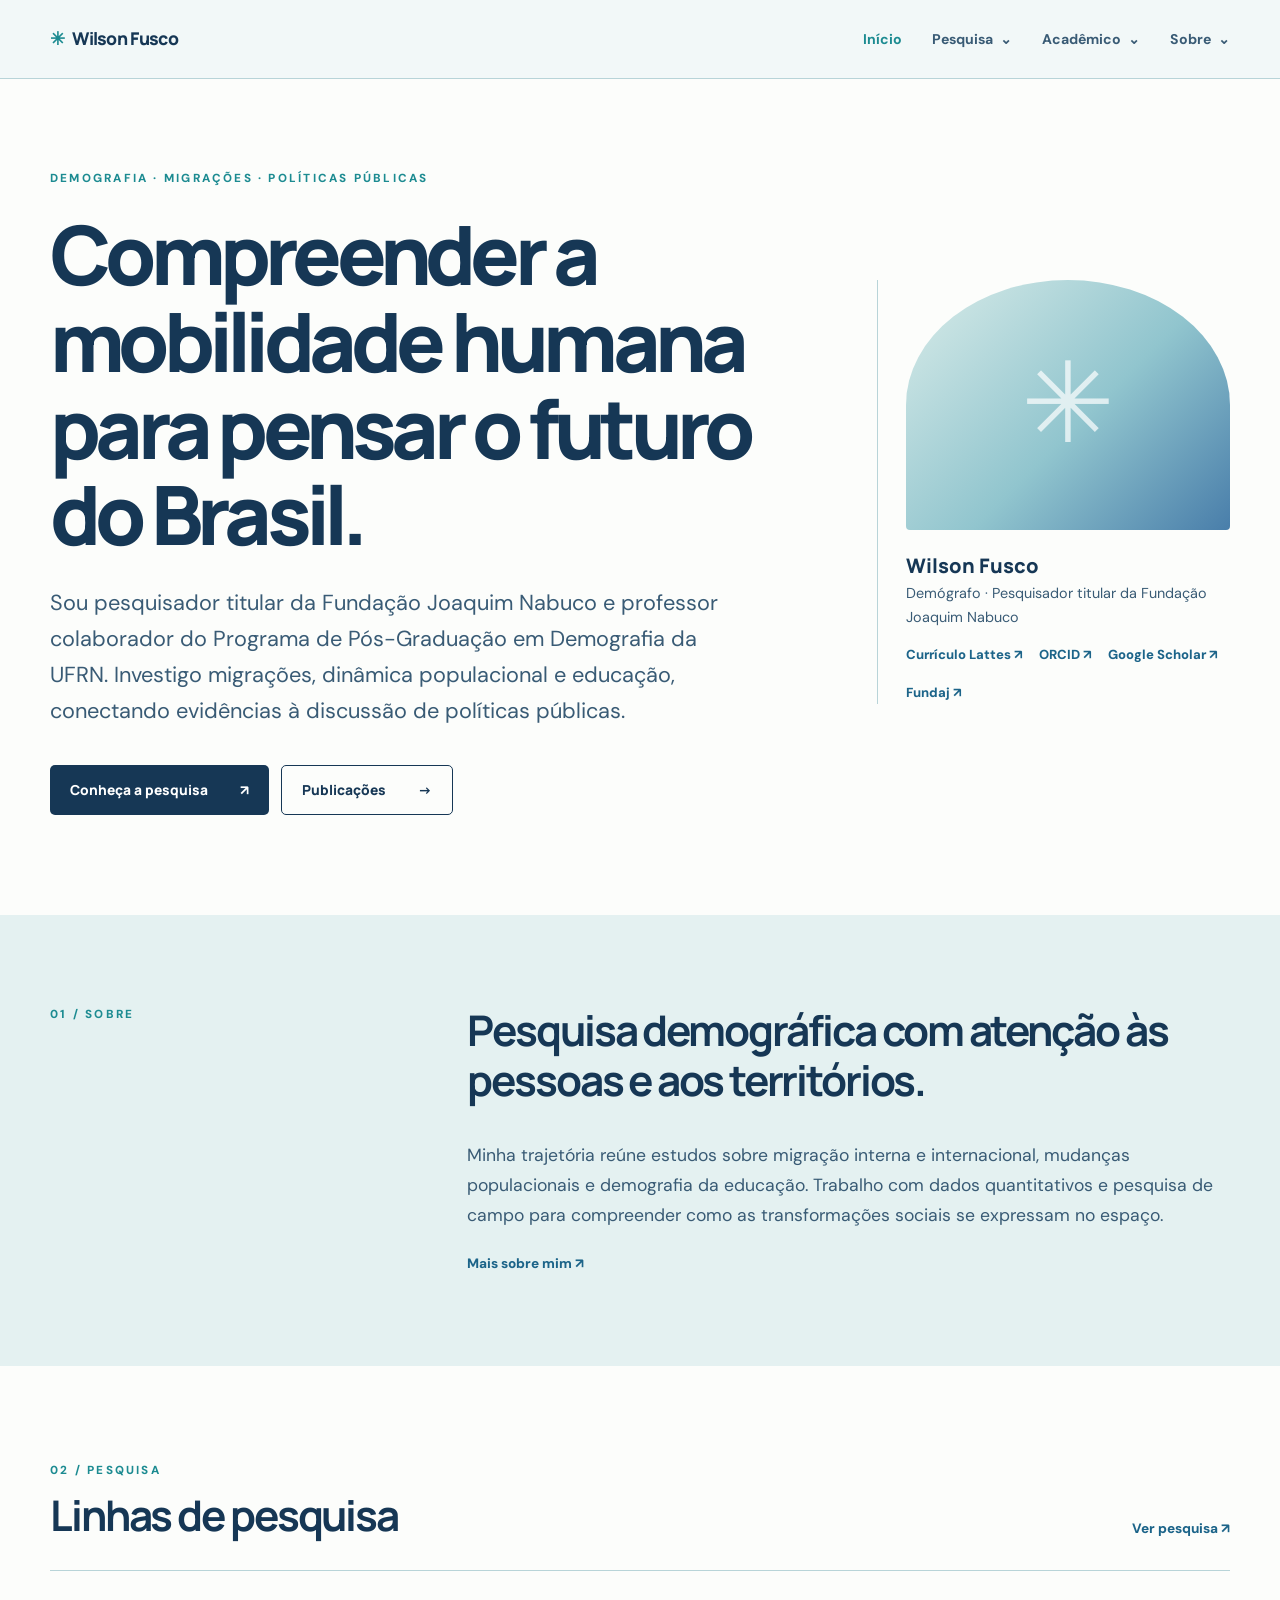
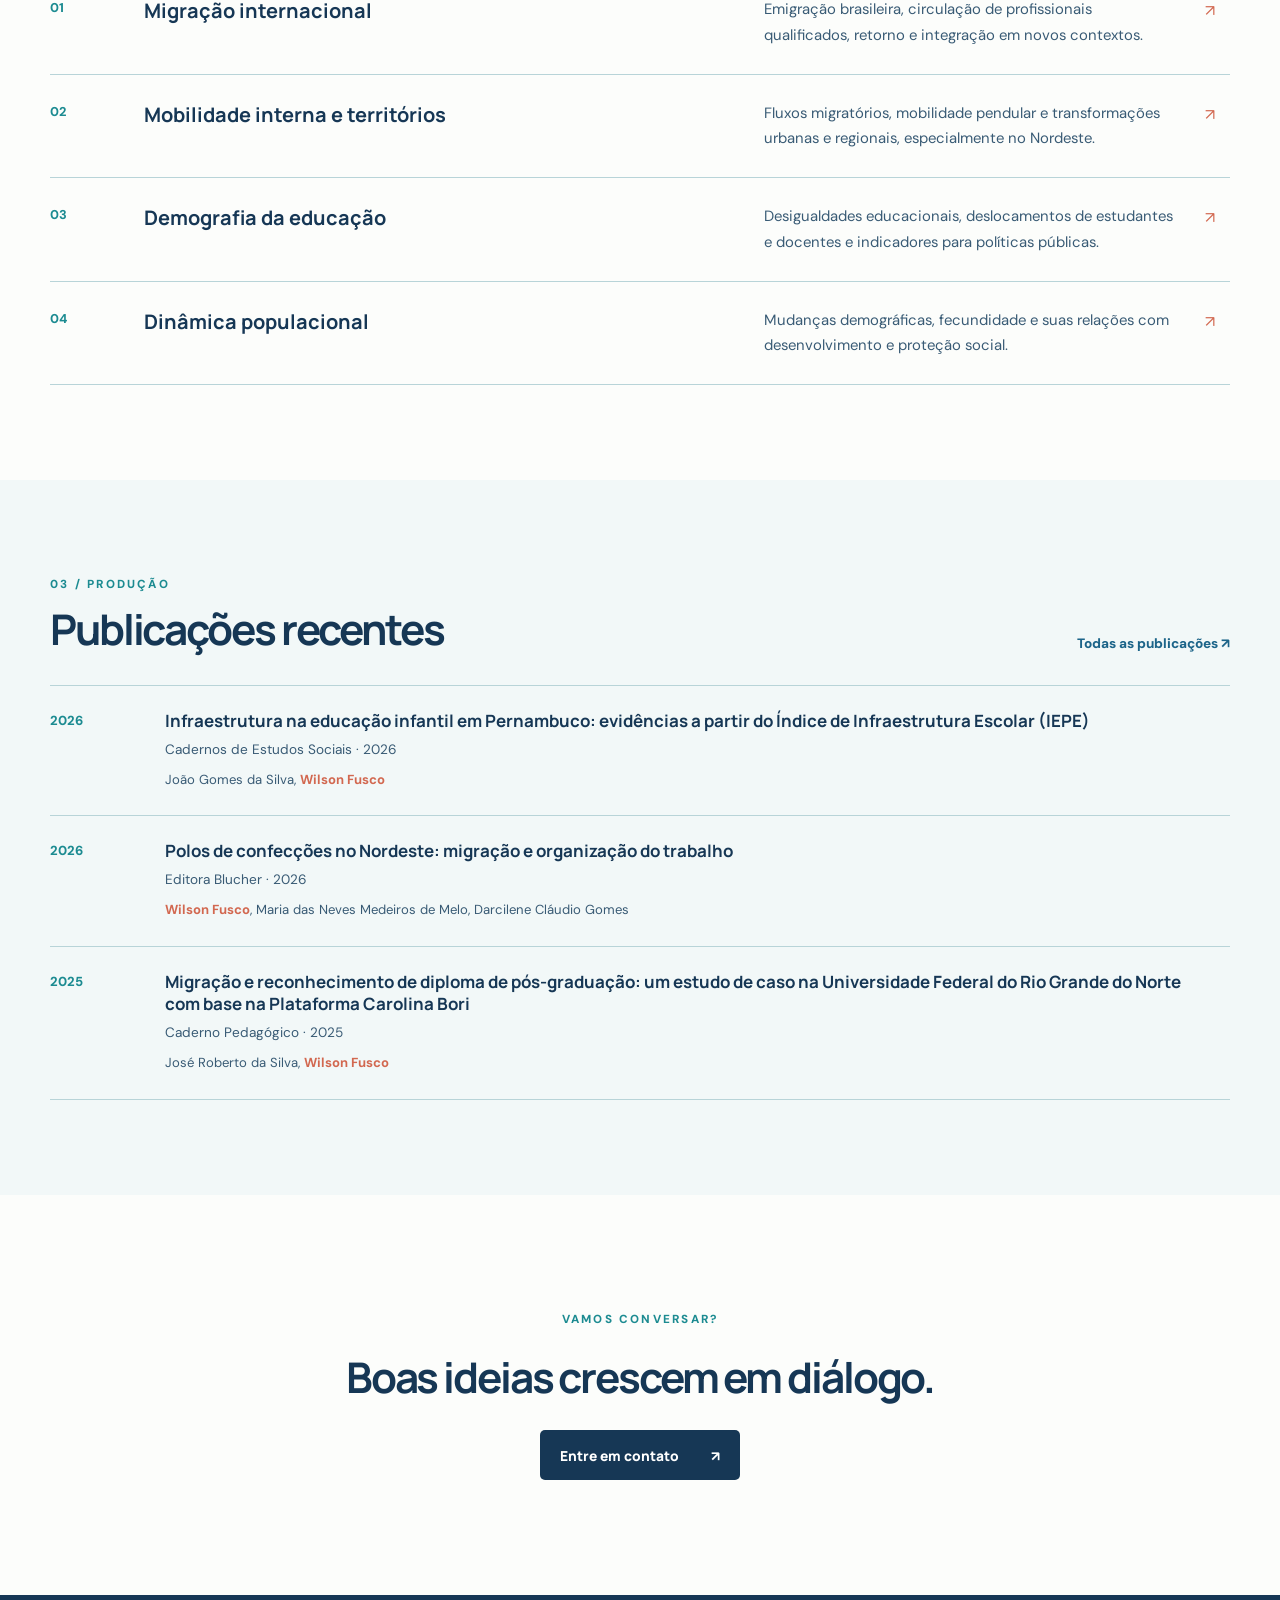
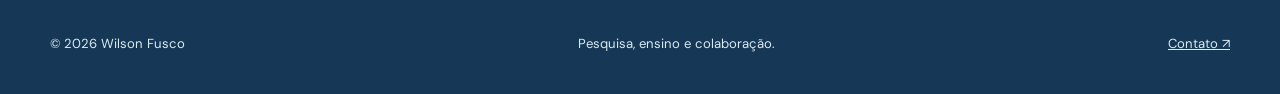
==== index.html @ 26053a55 "Build Wilson Fusco academic website" ====
<!doctype html>
<html lang="pt-BR">
<head>
  <meta charset="utf-8">
  <meta name="viewport" content="width=device-width, initial-scale=1">
  <meta name="description" content="Wilson Fusco, demógrafo e pesquisador da Fundação Joaquim Nabuco. Pesquisa sobre migrações, população e educação.">
  <title>Wilson Fusco · Demografia e migrações</title>
  <link rel="preconnect" href="https://fonts.googleapis.com">
  <link rel="preconnect" href="https://fonts.gstatic.com" crossorigin>
  <link href="https://fonts.googleapis.com/css2?family=DM+Sans:wght@400;500;600;700&family=Manrope:wght@400;500;600;700;800&display=swap" rel="stylesheet">
  <link rel="stylesheet" href="assets/css/main.css">
  <script defer src="assets/js/main.js"></script>
</head>
<body data-page="home">
  <a class="skip-link" href="#main">Pular para o conteúdo</a>
  <header class="site-header" id="site-header"></header>
  <main id="main">
    <section class="hero wrap">
      <div class="hero-copy">
        <p class="eyebrow" id="hero-eyebrow">DEMOGRAFIA · MIGRAÇÕES · POLÍTICAS PÚBLICAS</p>
        <h1 id="hero-title">Compreender a mobilidade humana para pensar o futuro do Brasil.</h1>
        <p class="hero-lead" id="hero-lead">Sou pesquisador titular da Fundação Joaquim Nabuco e professor colaborador do Programa de Pós-Graduação em Demografia da UFRN.</p>
        <div class="hero-actions">
          <a class="button button-primary" href="research.html">Conheça a pesquisa <span aria-hidden="true">↗</span></a>
          <a class="button button-outline" href="publications.html">Publicações <span aria-hidden="true">→</span></a>
        </div>
      </div>
      <div class="hero-aside" aria-label="Perfil">
        <div class="portrait-placeholder" id="portrait"><span aria-hidden="true">✳</span></div>
        <p class="hero-name" id="hero-name">Wilson Fusco</p>
        <p class="hero-role" id="hero-role">Demógrafo · Fundação Joaquim Nabuco</p>
        <div class="hero-links" id="hero-links"></div>
      </div>
    </section>
    <section class="intro-band">
      <div class="wrap intro-grid">
        <p class="section-kicker">01 / SOBRE</p>
        <div><h2 id="intro-heading">Pesquisa demográfica com atenção às pessoas e aos territórios.</h2><p id="intro-text">Investigo migração interna e internacional, mudanças populacionais e demografia da educação.</p><a class="text-link" href="about.html">Mais sobre mim <span aria-hidden="true">↗</span></a></div>
      </div>
    </section>
    <section class="wrap section research-preview">
      <div class="section-heading"><div><p class="section-kicker">02 / PESQUISA</p><h2>Linhas de pesquisa</h2></div><a class="text-link" href="research.html">Ver pesquisa <span aria-hidden="true">↗</span></a></div>
      <div class="theme-list" id="theme-list"></div>
    </section>
    <section class="publications-band">
      <div class="wrap section">
        <div class="section-heading"><div><p class="section-kicker">03 / PRODUÇÃO</p><h2>Publicações recentes</h2></div><a class="text-link" href="publications.html">Todas as publicações <span aria-hidden="true">↗</span></a></div>
        <div class="publication-list" id="recent-publications"></div>
      </div>
    </section>
    <section class="wrap closing"><p class="section-kicker">VAMOS CONVERSAR?</p><h2>Boas ideias crescem em diálogo.</h2><a class="button button-primary" href="contact.html">Entre em contato <span aria-hidden="true">↗</span></a></section>
  </main>
  <footer id="site-footer"></footer>
</body>
</html>
---- assets/css/main.css ----
@import url('https://fonts.googleapis.com/css2?family=DM+Sans:wght@400;500;600;700&family=Manrope:wght@400;500;600;700;800&display=swap');
:root{--ink:#163755;--ink-soft:#395b75;--blue:#1c6489;--teal:#1c8b91;--coral:#d26850;--surface:#f2f8f8;--surface-2:#e4f1f1;--paper:#fcfdfb;--line:#b8d4d8;--max:1180px}*{box-sizing:border-box}html{scroll-behavior:smooth}body{margin:0;color:var(--ink);background:var(--paper);font:16px/1.7 'DM Sans',Arial,sans-serif}h1,h2,h3,p{margin-top:0}h1,h2,h3,.brand,.button{font-family:Manrope,'DM Sans',Arial,sans-serif}h1{font-size:clamp(3.3rem,6.4vw,6.6rem);line-height:1.06;letter-spacing:-.07em;font-weight:800}h2{font-size:clamp(2rem,3.3vw,3.5rem);line-height:1.2;letter-spacing:-.05em}h3{font-size:1.1rem;line-height:1.35}a{color:inherit}a:focus-visible,button:focus-visible{outline:3px solid var(--coral);outline-offset:4px}.wrap{width:min(var(--max),calc(100% - 64px));margin-inline:auto}.skip-link{position:absolute;top:-100px;left:12px;padding:10px;background:var(--paper);z-index:100}.skip-link:focus{top:10px}.site-header{position:sticky;top:0;z-index:20;background:rgba(242,248,248,.94);backdrop-filter:blur(16px);border-bottom:1px solid var(--line)}.header-inner{width:min(var(--max),calc(100% - 64px));margin:auto;display:flex;align-items:center;justify-content:space-between;gap:24px;min-height:78px}.brand{text-decoration:none;font-weight:800;font-size:1.1rem;letter-spacing:-.04em;color:var(--ink)}.brand-mark{display:inline-block;color:var(--teal);margin-right:8px}.menu-toggle{display:none;background:none;border:1px solid var(--line);border-radius:6px;padding:7px 11px;color:var(--ink);font:inherit}.nav{display:flex;gap:30px;align-items:center}.nav>a,.nav-group>button{font:700 .88rem 'DM Sans',sans-serif;text-decoration:none;color:var(--ink-soft);background:none;border:0;cursor:pointer;padding:14px 0}.nav a:hover,.nav-group>button:hover,.nav .active{color:var(--teal)}.nav-group{position:relative}.nav-group>button::after{content:'⌄';margin-left:7px}.dropdown{display:none;position:absolute;top:100%;left:-16px;min-width:190px;padding:9px;background:var(--paper);border:1px solid var(--line);box-shadow:0 18px 40px rgba(18,58,78,.12);border-radius:10px;flex-direction:column}.nav-group.open .dropdown,.nav-group:focus-within .dropdown{display:flex}.dropdown a{display:block;text-decoration:none;font-size:.9rem;font-weight:600;padding:9px 11px;border-radius:6px;line-height:1.35}.dropdown a:hover{background:var(--surface)}.hero{min-height:640px;display:grid;grid-template-columns:minmax(0,1.35fr) minmax(280px,.65fr);align-items:center;gap:8%;padding-block:90px 100px}.eyebrow,.section-kicker{font-size:.73rem;letter-spacing:.19em;font-weight:800;color:var(--teal);margin-bottom:22px}.hero h1{max-width:850px;margin-bottom:27px}.hero-lead{max-width:680px;font-size:clamp(1.15rem,1.7vw,1.45rem);line-height:1.65;color:var(--ink-soft);margin-bottom:36px}.hero-actions{display:flex;flex-wrap:wrap;gap:12px}.button{display:inline-flex;align-items:center;justify-content:space-between;gap:32px;min-height:50px;padding:12px 20px;border-radius:5px;text-decoration:none;font-size:.86rem;font-weight:800;transition:transform .2s,background .2s}.button:hover{transform:translateY(-2px)}.button-primary{background:var(--ink);color:#fff}.button-primary:hover{background:var(--blue)}.button-outline{border:1px solid var(--ink);color:var(--ink)}.hero-aside{align-self:center;padding-left:28px;border-left:1px solid var(--line)}.portrait-placeholder{height:250px;display:grid;place-items:center;background:linear-gradient(135deg,#d9ece9,#91c5ce 55%,#497eaa);border-radius:50% 50% 4px 4px;overflow:hidden;margin-bottom:22px}.portrait-placeholder span{font-size:7rem;font-weight:200;color:rgba(255,255,255,.7)}.portrait-placeholder img{width:100%;height:100%;object-fit:cover}.hero-name{font:800 1.25rem Manrope,sans-serif;margin-bottom:2px}.hero-role{color:var(--ink-soft);font-size:.9rem;margin-bottom:14px}.hero-links{display:flex;gap:16px;flex-wrap:wrap}.hero-links a{color:var(--blue);font-size:.82rem;font-weight:800;text-decoration:none}.hero-links a:hover{text-decoration:underline}.intro-band{background:var(--surface-2);padding:90px 0}.intro-grid{display:grid;grid-template-columns:1fr 2fr;gap:36px}.intro-grid h2{max-width:850px}.intro-grid p:not(.section-kicker){max-width:750px;font-size:1.1rem;color:var(--ink-soft)}.text-link{font-size:.85rem;font-weight:800;color:var(--blue);text-decoration:none;white-space:nowrap}.text-link:hover{text-decoration:underline}.section{padding-block:95px}.section-heading{display:flex;align-items:end;justify-content:space-between;gap:20px;margin-bottom:30px}.section-heading h2{margin-bottom:0}.section-heading .section-kicker{margin-bottom:9px}.theme-list{border-top:1px solid var(--line)}.theme-row{display:grid;grid-template-columns:70px minmax(0,1fr) minmax(190px,.7fr) 25px;gap:24px;align-items:start;padding:26px 0;border-bottom:1px solid var(--line)}.theme-num{color:var(--teal);font-size:.8rem;font-weight:800}.theme-row h3{font-size:1.25rem;margin:0}.theme-row p{font-size:.93rem;color:var(--ink-soft);margin:0}.theme-arrow{color:var(--coral)}.publications-band{background:var(--surface)}.publication-list{border-top:1px solid var(--line)}.publication{display:grid;grid-template-columns:95px 1fr auto;gap:20px;padding:24px 0;border-bottom:1px solid var(--line)}.pub-year{color:var(--teal);font-weight:800;font-size:.82rem}.publication h3{font-size:1.06rem;margin-bottom:5px}.publication h3 a{text-decoration:none}.publication h3 a:hover{text-decoration:underline}.pub-meta{color:var(--ink-soft);font-size:.85rem;margin:0}.pub-authors{font-size:.82rem;margin:8px 0 0;color:var(--ink-soft)}.pub-authors strong{color:var(--coral)}.pub-citations{color:var(--blue);font-weight:800;font-size:.8rem;white-space:nowrap}.muted{color:var(--ink-soft);padding:20px 0}.closing{padding-block:115px;text-align:center}.closing h2{max-width:760px;margin:0 auto 28px}footer{background:var(--ink);color:#d9ebf1}.footer-inner{width:min(var(--max),calc(100% - 64px));margin:auto;padding:38px 0;display:flex;justify-content:space-between;gap:22px;font-size:.82rem}.footer-inner p{margin:0}.footer-inner a{color:inherit}.inner-page{min-height:65vh;padding-block:100px 125px}.inner-page h1{max-width:930px;margin-bottom:26px}.page-lead{font-size:clamp(1.1rem,1.7vw,1.4rem);max-width:800px;color:var(--ink-soft);margin-bottom:65px}.content-grid{display:grid;grid-template-columns:2fr 1fr;gap:12%;border-top:1px solid var(--line);padding-top:45px}.content-grid section p{max-width:680px;color:var(--ink-soft)}.side-note{padding:26px;background:var(--surface)}.side-note dl{margin:0}.side-note dt{font-size:.72rem;text-transform:uppercase;letter-spacing:.12em;color:var(--teal);font-weight:800}.side-note dd{margin:0 0 18px}.inner-theme-list{margin-top:40px}.metrics{display:flex;flex-wrap:wrap;gap:30px 55px;border-top:1px solid var(--line);border-bottom:1px solid var(--line);padding:25px 0;margin-bottom:75px}.metric strong{display:block;font:800 1.75rem Manrope,sans-serif;letter-spacing:-.05em;color:var(--blue)}.metric span{display:block;font-size:.76rem;color:var(--ink-soft)}.spaced{margin-top:70px}.data-note{margin-top:25px;color:var(--ink-soft);font-size:.76rem}.simple-list,.timeline{border-top:1px solid var(--line)}.simple-item,.timeline-item{padding:25px 0;border-bottom:1px solid var(--line);display:grid;grid-template-columns:200px 1fr;gap:28px}.simple-item h2,.timeline-item h2{font-size:1.25rem;margin:0}.simple-item p,.timeline-item p{color:var(--ink-soft);margin:0}.contact-links{display:grid;grid-template-columns:repeat(2,minmax(0,1fr));gap:14px}.contact-links a{display:flex;justify-content:space-between;gap:10px;border-top:1px solid var(--line);padding:18px 0;text-decoration:none;font-weight:800}.contact-links a:hover{color:var(--teal)}@media(max-width:800px){.wrap,.header-inner,.footer-inner{width:min(100% - 36px,var(--max))}.header-inner{min-height:65px}.menu-toggle{display:block}.nav{display:none;position:absolute;top:64px;left:0;right:0;background:var(--surface);border-bottom:1px solid var(--line);padding:15px 18px 25px;flex-direction:column;align-items:stretch;gap:0}.nav.open{display:flex}.nav>a,.nav-group>button{display:block;width:100%;text-align:left;padding:12px 0}.dropdown{position:static;display:none;box-shadow:none;background:transparent;border:0;padding:0 0 8px 14px}.nav-group.open .dropdown{display:flex}.hero{grid-template-columns:1fr;min-height:0;padding-block:70px}.hero-aside{display:grid;grid-template-columns:100px 1fr;column-gap:20px;padding-left:0;border:0;align-items:center}.portrait-placeholder{height:100px;grid-row:span 3;margin:0;border-radius:50%}.portrait-placeholder span{font-size:3rem}.hero-name,.hero-role{margin:0}.intro-grid{grid-template-columns:1fr}.section,.intro-band{padding-block:65px}.theme-row{grid-template-columns:35px 1fr 20px}.theme-row p{grid-column:2;grid-row:2}.theme-arrow{grid-column:3;grid-row:1}.publication{grid-template-columns:65px 1fr}.pub-citations{grid-column:2}.content-grid{grid-template-columns:1fr;gap:25px}.simple-item,.timeline-item{grid-template-columns:1fr;gap:8px}.contact-links{grid-template-columns:1fr}.footer-inner{flex-direction:column}.inner-page{padding-block:65px 85px}}@media(max-width:500px){h1{font-size:3rem}.hero-aside{grid-template-columns:75px 1fr}.portrait-placeholder{height:75px}.section-heading{align-items:start;flex-direction:column}.publication{gap:10px}.closing{padding-block:80px}}


[hidden]{display:none!important}
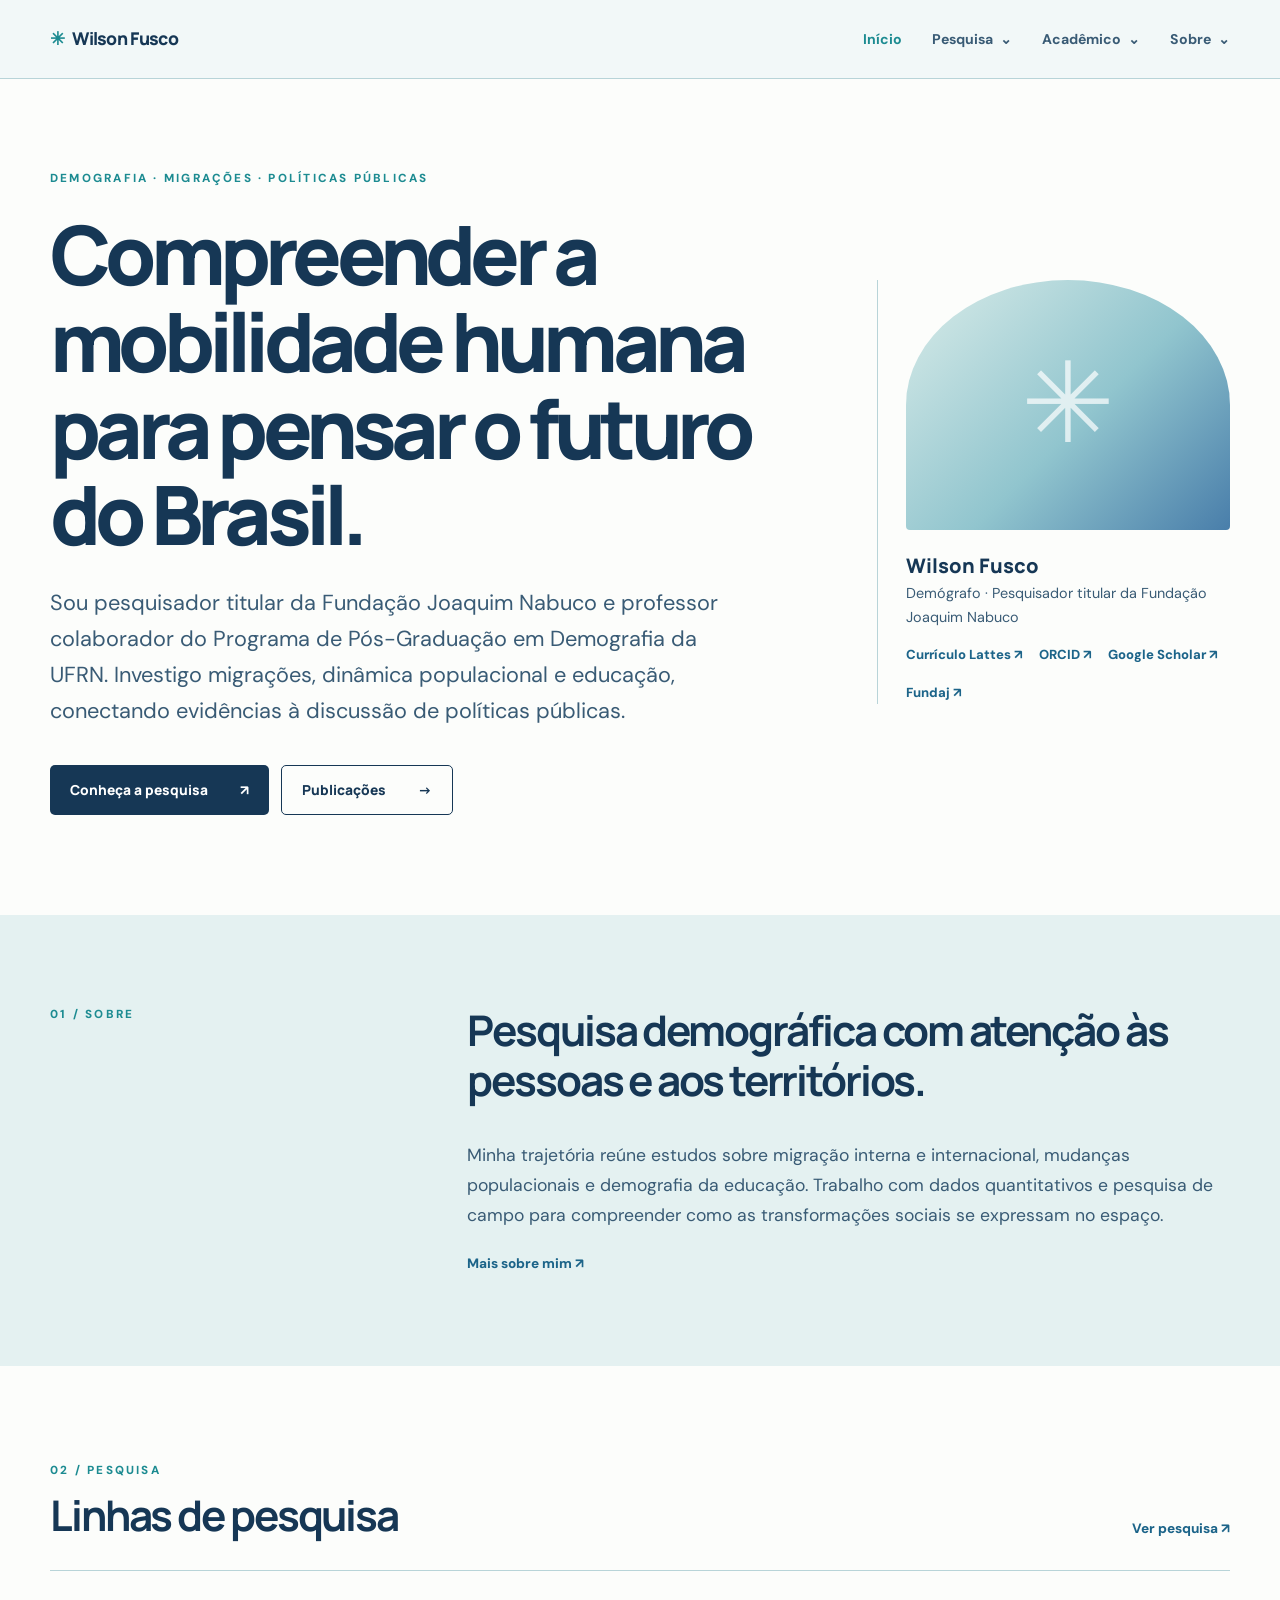
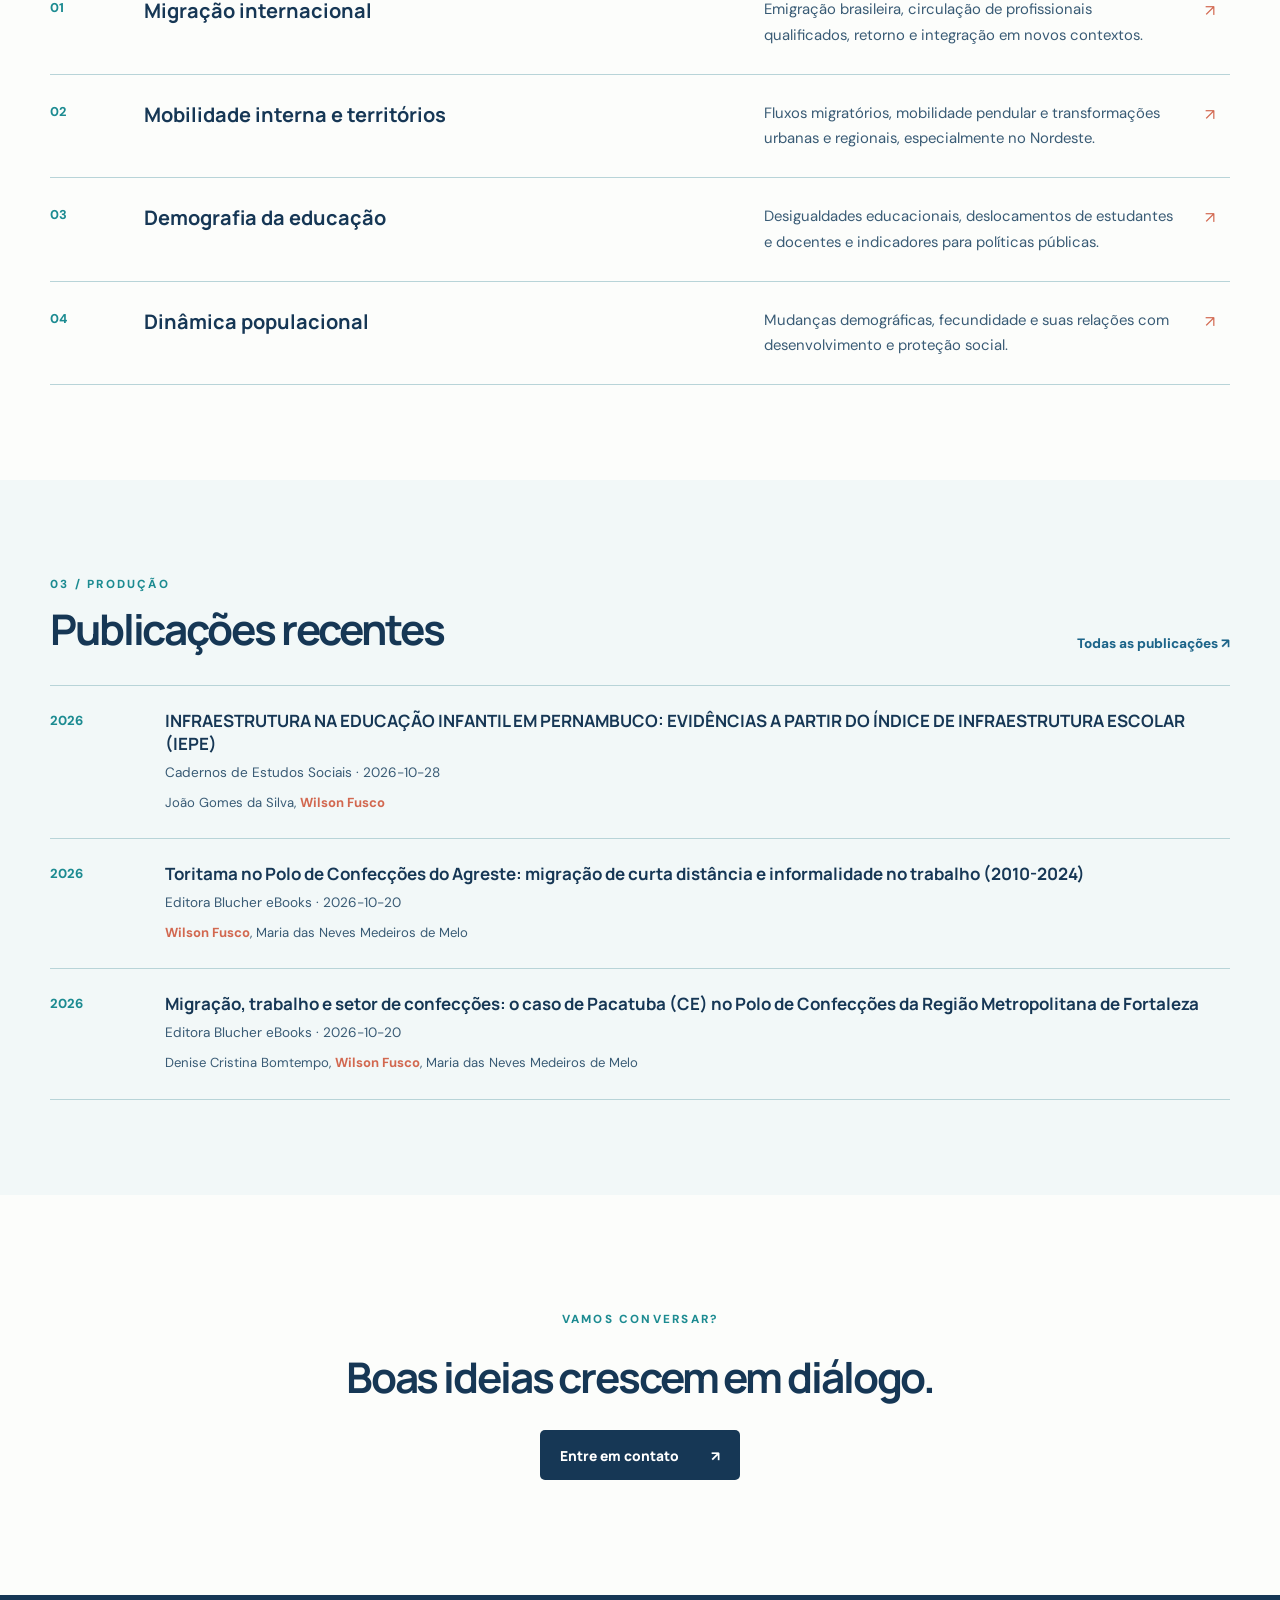
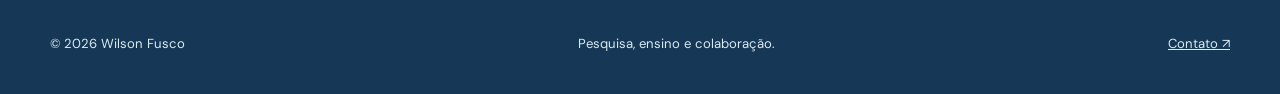
==== commit 4a8d745f: "Refresh browser script and publication labels" ====
--- a/index.html
+++ b/index.html
@@ -9,7 +9,7 @@
   <link rel="preconnect" href="https://fonts.gstatic.com" crossorigin>
   <link href="https://fonts.googleapis.com/css2?family=DM+Sans:wght@400;500;600;700&family=Manrope:wght@400;500;600;700;800&display=swap" rel="stylesheet">
   <link rel="stylesheet" href="assets/css/main.css">
-  <script defer src="assets/js/main.js"></script>
+  <script defer src="assets/js/main.js?v=2"></script>
 </head>
 <body data-page="home">
   <a class="skip-link" href="#main">Pular para o conteúdo</a>
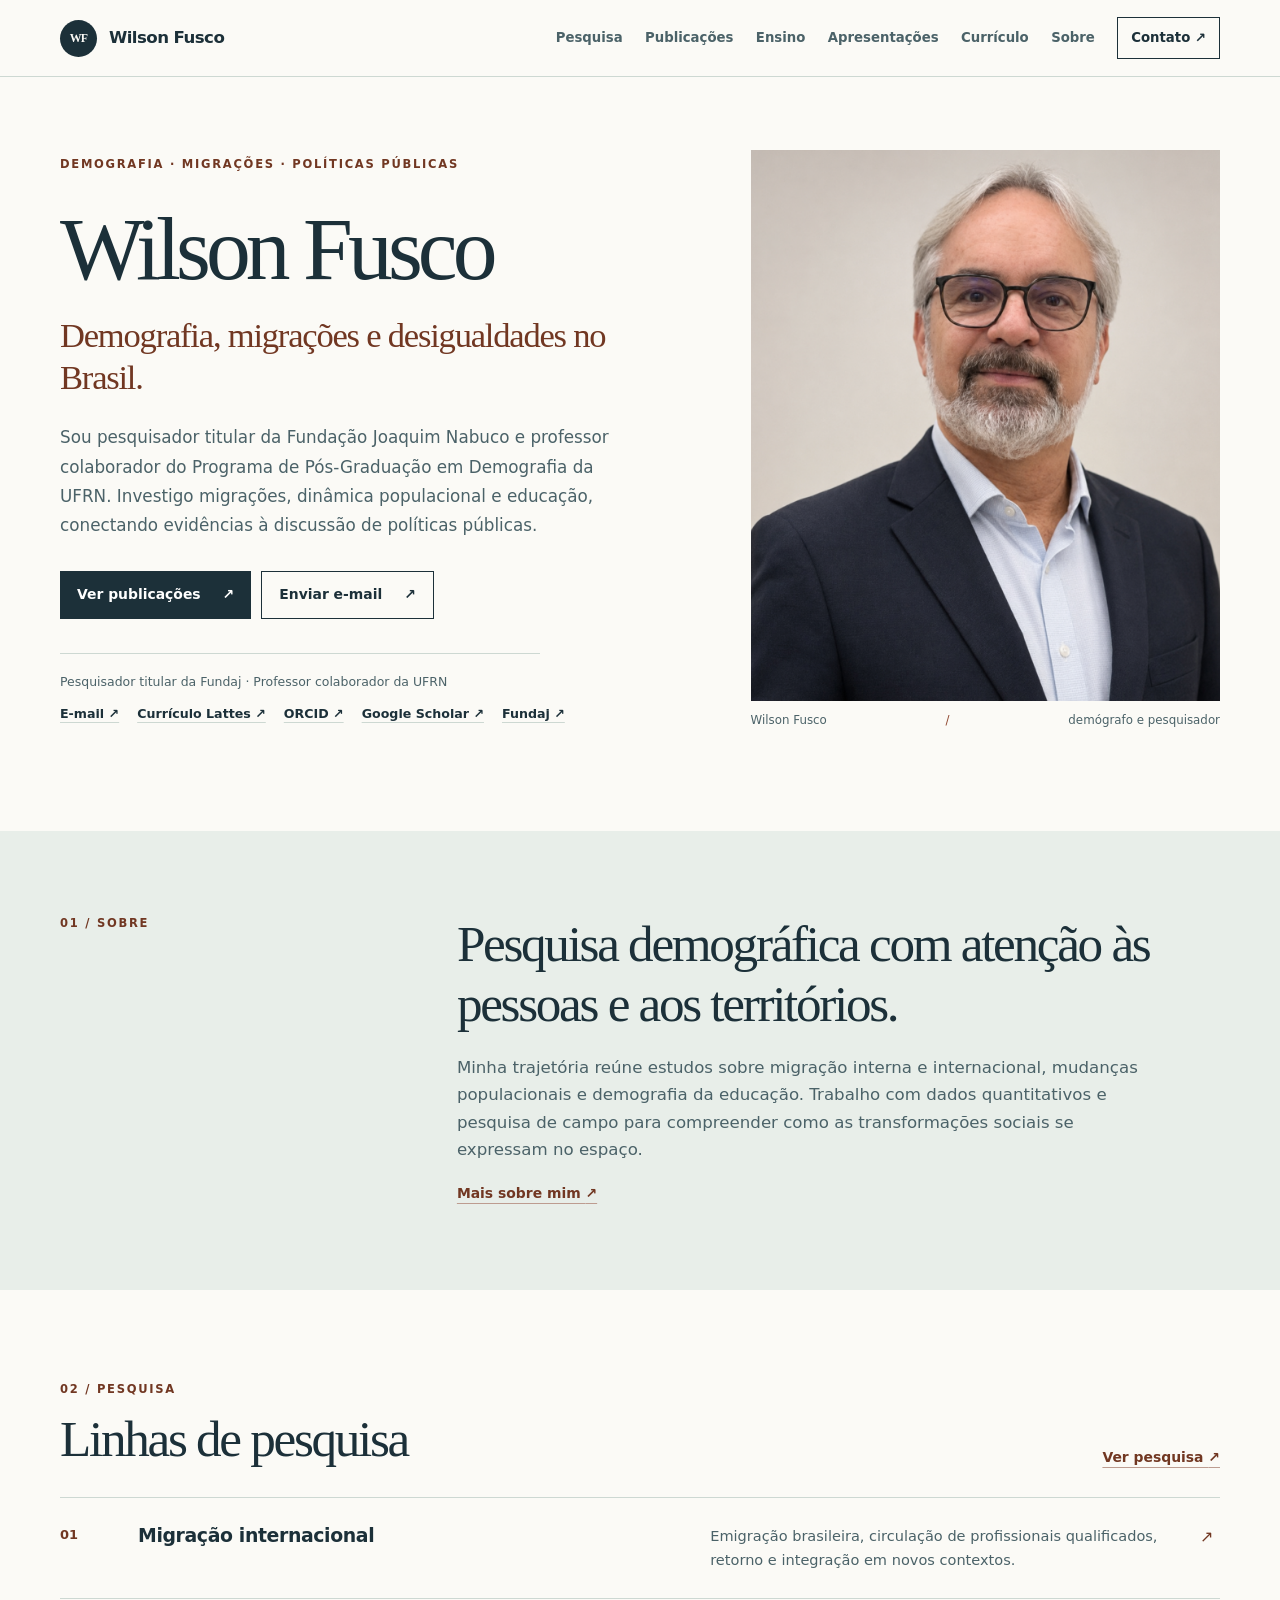
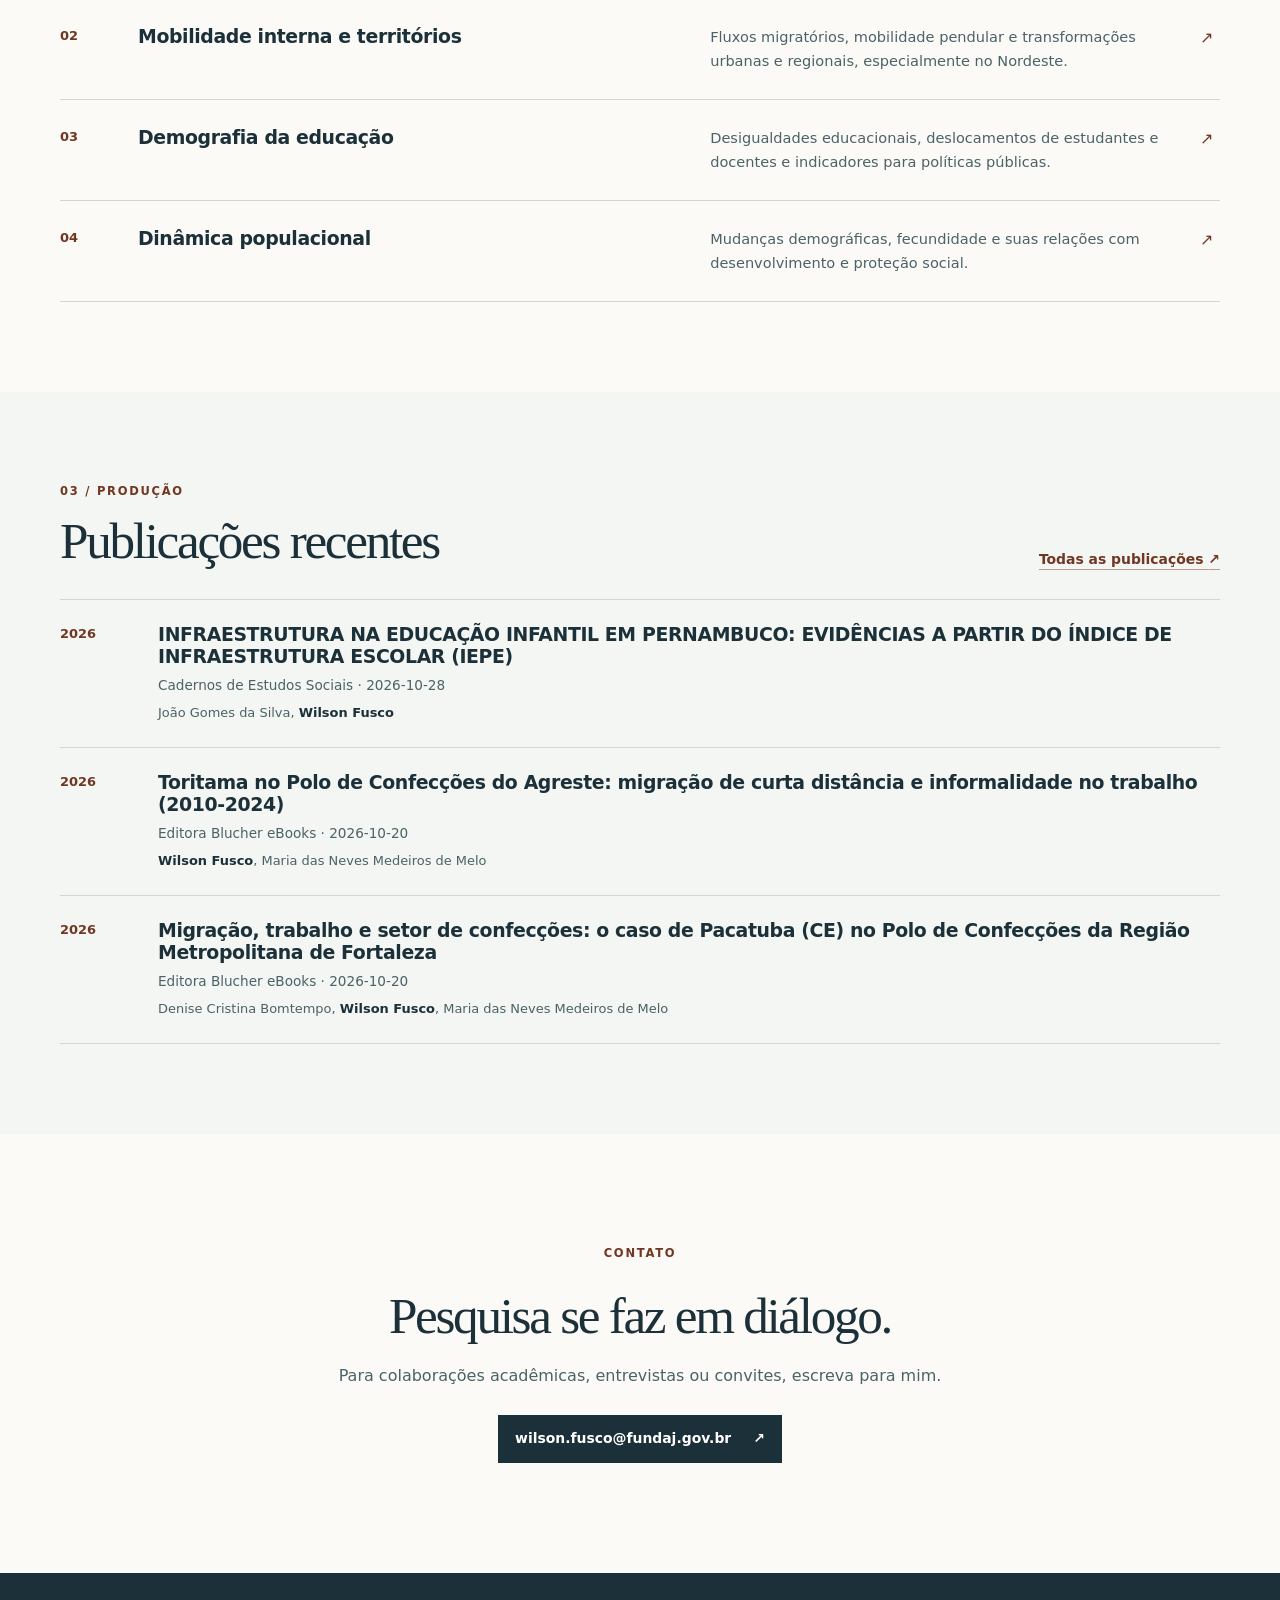
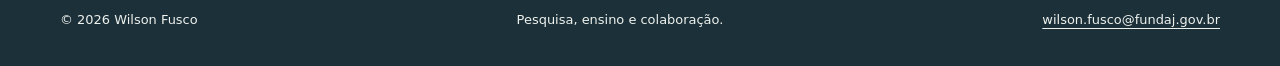
==== commit b6f97133: "Redesign academic site with portrait and contact" ====
--- a/index.html
+++ b/index.html
@@ -4,12 +4,15 @@
   <meta charset="utf-8">
   <meta name="viewport" content="width=device-width, initial-scale=1">
   <meta name="description" content="Wilson Fusco, demógrafo e pesquisador da Fundação Joaquim Nabuco. Pesquisa sobre migrações, população e educação.">
+  <meta property="og:type" content="profile">
+  <meta property="og:title" content="Wilson Fusco · Demografia e migrações">
+  <meta property="og:description" content="Pesquisa sobre migrações, população, educação e desigualdades territoriais no Brasil.">
+  <meta property="og:image" content="https://w-fusco.github.io/assets/img/wilson-fusco.png">
+  <meta property="og:url" content="https://w-fusco.github.io/">
   <title>Wilson Fusco · Demografia e migrações</title>
-  <link rel="preconnect" href="https://fonts.googleapis.com">
-  <link rel="preconnect" href="https://fonts.gstatic.com" crossorigin>
-  <link href="https://fonts.googleapis.com/css2?family=DM+Sans:wght@400;500;600;700&family=Manrope:wght@400;500;600;700;800&display=swap" rel="stylesheet">
-  <link rel="stylesheet" href="assets/css/main.css">
-  <script defer src="assets/js/main.js?v=2"></script>
+  <link rel="canonical" href="https://w-fusco.github.io/">
+  <link rel="stylesheet" href="assets/css/main.css?v=3">
+  <script defer src="assets/js/main.js?v=3"></script>
 </head>
 <body data-page="home">
   <a class="skip-link" href="#main">Pular para o conteúdo</a>
@@ -18,19 +21,17 @@
     <section class="hero wrap">
       <div class="hero-copy">
         <p class="eyebrow" id="hero-eyebrow">DEMOGRAFIA · MIGRAÇÕES · POLÍTICAS PÚBLICAS</p>
-        <h1 id="hero-title">Compreender a mobilidade humana para pensar o futuro do Brasil.</h1>
+        <h1 id="hero-name-heading">Wilson Fusco</h1>
+        <p class="hero-title" id="hero-title">Demografia, migrações e desigualdades no Brasil.</p>
         <p class="hero-lead" id="hero-lead">Sou pesquisador titular da Fundação Joaquim Nabuco e professor colaborador do Programa de Pós-Graduação em Demografia da UFRN.</p>
         <div class="hero-actions">
-          <a class="button button-primary" href="research.html">Conheça a pesquisa <span aria-hidden="true">↗</span></a>
-          <a class="button button-outline" href="publications.html">Publicações <span aria-hidden="true">→</span></a>
+          <a class="button button-primary" href="publications.html">Ver publicações <span aria-hidden="true">↗</span></a>
+          <a class="button button-outline" href="mailto:wilson.fusco@fundaj.gov.br">Enviar e-mail <span aria-hidden="true">↗</span></a>
         </div>
+        <p class="hero-affiliation">Pesquisador titular da Fundaj <span aria-hidden="true">·</span> Professor colaborador da UFRN</p>
+        <div class="hero-links" id="hero-links" aria-label="Perfis acadêmicos"></div>
       </div>
-      <div class="hero-aside" aria-label="Perfil">
-        <div class="portrait-placeholder" id="portrait"><span aria-hidden="true">✳</span></div>
-        <p class="hero-name" id="hero-name">Wilson Fusco</p>
-        <p class="hero-role" id="hero-role">Demógrafo · Fundação Joaquim Nabuco</p>
-        <div class="hero-links" id="hero-links"></div>
-      </div>
+      <figure class="hero-media"><div class="portrait-frame" id="portrait"><span aria-hidden="true">WF</span></div><figcaption>Wilson Fusco <span aria-hidden="true">/</span> demógrafo e pesquisador</figcaption></figure>
     </section>
     <section class="intro-band">
       <div class="wrap intro-grid">
@@ -48,7 +49,7 @@
         <div class="publication-list" id="recent-publications"></div>
       </div>
     </section>
-    <section class="wrap closing"><p class="section-kicker">VAMOS CONVERSAR?</p><h2>Boas ideias crescem em diálogo.</h2><a class="button button-primary" href="contact.html">Entre em contato <span aria-hidden="true">↗</span></a></section>
+    <section class="wrap closing"><p class="section-kicker">CONTATO</p><h2>Pesquisa se faz em diálogo.</h2><p>Para colaborações acadêmicas, entrevistas ou convites, escreva para mim.</p><a class="button button-primary" href="mailto:wilson.fusco@fundaj.gov.br">wilson.fusco@fundaj.gov.br <span aria-hidden="true">↗</span></a></section>
   </main>
   <footer id="site-footer"></footer>
 </body>
--- a/assets/css/main.css
+++ b/assets/css/main.css
@@ -1,6 +1,166 @@
-@import url('https://fonts.googleapis.com/css2?family=DM+Sans:wght@400;500;600;700&family=Manrope:wght@400;500;600;700;800&display=swap');
-:root{--ink:#163755;--ink-soft:#395b75;--blue:#1c6489;--teal:#1c8b91;--coral:#d26850;--surface:#f2f8f8;--surface-2:#e4f1f1;--paper:#fcfdfb;--line:#b8d4d8;--max:1180px}*{box-sizing:border-box}html{scroll-behavior:smooth}body{margin:0;color:var(--ink);background:var(--paper);font:16px/1.7 'DM Sans',Arial,sans-serif}h1,h2,h3,p{margin-top:0}h1,h2,h3,.brand,.button{font-family:Manrope,'DM Sans',Arial,sans-serif}h1{font-size:clamp(3.3rem,6.4vw,6.6rem);line-height:1.06;letter-spacing:-.07em;font-weight:800}h2{font-size:clamp(2rem,3.3vw,3.5rem);line-height:1.2;letter-spacing:-.05em}h3{font-size:1.1rem;line-height:1.35}a{color:inherit}a:focus-visible,button:focus-visible{outline:3px solid var(--coral);outline-offset:4px}.wrap{width:min(var(--max),calc(100% - 64px));margin-inline:auto}.skip-link{position:absolute;top:-100px;left:12px;padding:10px;background:var(--paper);z-index:100}.skip-link:focus{top:10px}.site-header{position:sticky;top:0;z-index:20;background:rgba(242,248,248,.94);backdrop-filter:blur(16px);border-bottom:1px solid var(--line)}.header-inner{width:min(var(--max),calc(100% - 64px));margin:auto;display:flex;align-items:center;justify-content:space-between;gap:24px;min-height:78px}.brand{text-decoration:none;font-weight:800;font-size:1.1rem;letter-spacing:-.04em;color:var(--ink)}.brand-mark{display:inline-block;color:var(--teal);margin-right:8px}.menu-toggle{display:none;background:none;border:1px solid var(--line);border-radius:6px;padding:7px 11px;color:var(--ink);font:inherit}.nav{display:flex;gap:30px;align-items:center}.nav>a,.nav-group>button{font:700 .88rem 'DM Sans',sans-serif;text-decoration:none;color:var(--ink-soft);background:none;border:0;cursor:pointer;padding:14px 0}.nav a:hover,.nav-group>button:hover,.nav .active{color:var(--teal)}.nav-group{position:relative}.nav-group>button::after{content:'⌄';margin-left:7px}.dropdown{display:none;position:absolute;top:100%;left:-16px;min-width:190px;padding:9px;background:var(--paper);border:1px solid var(--line);box-shadow:0 18px 40px rgba(18,58,78,.12);border-radius:10px;flex-direction:column}.nav-group.open .dropdown,.nav-group:focus-within .dropdown{display:flex}.dropdown a{display:block;text-decoration:none;font-size:.9rem;font-weight:600;padding:9px 11px;border-radius:6px;line-height:1.35}.dropdown a:hover{background:var(--surface)}.hero{min-height:640px;display:grid;grid-template-columns:minmax(0,1.35fr) minmax(280px,.65fr);align-items:center;gap:8%;padding-block:90px 100px}.eyebrow,.section-kicker{font-size:.73rem;letter-spacing:.19em;font-weight:800;color:var(--teal);margin-bottom:22px}.hero h1{max-width:850px;margin-bottom:27px}.hero-lead{max-width:680px;font-size:clamp(1.15rem,1.7vw,1.45rem);line-height:1.65;color:var(--ink-soft);margin-bottom:36px}.hero-actions{display:flex;flex-wrap:wrap;gap:12px}.button{display:inline-flex;align-items:center;justify-content:space-between;gap:32px;min-height:50px;padding:12px 20px;border-radius:5px;text-decoration:none;font-size:.86rem;font-weight:800;transition:transform .2s,background .2s}.button:hover{transform:translateY(-2px)}.button-primary{background:var(--ink);color:#fff}.button-primary:hover{background:var(--blue)}.button-outline{border:1px solid var(--ink);color:var(--ink)}.hero-aside{align-self:center;padding-left:28px;border-left:1px solid var(--line)}.portrait-placeholder{height:250px;display:grid;place-items:center;background:linear-gradient(135deg,#d9ece9,#91c5ce 55%,#497eaa);border-radius:50% 50% 4px 4px;overflow:hidden;margin-bottom:22px}.portrait-placeholder span{font-size:7rem;font-weight:200;color:rgba(255,255,255,.7)}.portrait-placeholder img{width:100%;height:100%;object-fit:cover}.hero-name{font:800 1.25rem Manrope,sans-serif;margin-bottom:2px}.hero-role{color:var(--ink-soft);font-size:.9rem;margin-bottom:14px}.hero-links{display:flex;gap:16px;flex-wrap:wrap}.hero-links a{color:var(--blue);font-size:.82rem;font-weight:800;text-decoration:none}.hero-links a:hover{text-decoration:underline}.intro-band{background:var(--surface-2);padding:90px 0}.intro-grid{display:grid;grid-template-columns:1fr 2fr;gap:36px}.intro-grid h2{max-width:850px}.intro-grid p:not(.section-kicker){max-width:750px;font-size:1.1rem;color:var(--ink-soft)}.text-link{font-size:.85rem;font-weight:800;color:var(--blue);text-decoration:none;white-space:nowrap}.text-link:hover{text-decoration:underline}.section{padding-block:95px}.section-heading{display:flex;align-items:end;justify-content:space-between;gap:20px;margin-bottom:30px}.section-heading h2{margin-bottom:0}.section-heading .section-kicker{margin-bottom:9px}.theme-list{border-top:1px solid var(--line)}.theme-row{display:grid;grid-template-columns:70px minmax(0,1fr) minmax(190px,.7fr) 25px;gap:24px;align-items:start;padding:26px 0;border-bottom:1px solid var(--line)}.theme-num{color:var(--teal);font-size:.8rem;font-weight:800}.theme-row h3{font-size:1.25rem;margin:0}.theme-row p{font-size:.93rem;color:var(--ink-soft);margin:0}.theme-arrow{color:var(--coral)}.publications-band{background:var(--surface)}.publication-list{border-top:1px solid var(--line)}.publication{display:grid;grid-template-columns:95px 1fr auto;gap:20px;padding:24px 0;border-bottom:1px solid var(--line)}.pub-year{color:var(--teal);font-weight:800;font-size:.82rem}.publication h3{font-size:1.06rem;margin-bottom:5px}.publication h3 a{text-decoration:none}.publication h3 a:hover{text-decoration:underline}.pub-meta{color:var(--ink-soft);font-size:.85rem;margin:0}.pub-authors{font-size:.82rem;margin:8px 0 0;color:var(--ink-soft)}.pub-authors strong{color:var(--coral)}.pub-citations{color:var(--blue);font-weight:800;font-size:.8rem;white-space:nowrap}.muted{color:var(--ink-soft);padding:20px 0}.closing{padding-block:115px;text-align:center}.closing h2{max-width:760px;margin:0 auto 28px}footer{background:var(--ink);color:#d9ebf1}.footer-inner{width:min(var(--max),calc(100% - 64px));margin:auto;padding:38px 0;display:flex;justify-content:space-between;gap:22px;font-size:.82rem}.footer-inner p{margin:0}.footer-inner a{color:inherit}.inner-page{min-height:65vh;padding-block:100px 125px}.inner-page h1{max-width:930px;margin-bottom:26px}.page-lead{font-size:clamp(1.1rem,1.7vw,1.4rem);max-width:800px;color:var(--ink-soft);margin-bottom:65px}.content-grid{display:grid;grid-template-columns:2fr 1fr;gap:12%;border-top:1px solid var(--line);padding-top:45px}.content-grid section p{max-width:680px;color:var(--ink-soft)}.side-note{padding:26px;background:var(--surface)}.side-note dl{margin:0}.side-note dt{font-size:.72rem;text-transform:uppercase;letter-spacing:.12em;color:var(--teal);font-weight:800}.side-note dd{margin:0 0 18px}.inner-theme-list{margin-top:40px}.metrics{display:flex;flex-wrap:wrap;gap:30px 55px;border-top:1px solid var(--line);border-bottom:1px solid var(--line);padding:25px 0;margin-bottom:75px}.metric strong{display:block;font:800 1.75rem Manrope,sans-serif;letter-spacing:-.05em;color:var(--blue)}.metric span{display:block;font-size:.76rem;color:var(--ink-soft)}.spaced{margin-top:70px}.data-note{margin-top:25px;color:var(--ink-soft);font-size:.76rem}.simple-list,.timeline{border-top:1px solid var(--line)}.simple-item,.timeline-item{padding:25px 0;border-bottom:1px solid var(--line);display:grid;grid-template-columns:200px 1fr;gap:28px}.simple-item h2,.timeline-item h2{font-size:1.25rem;margin:0}.simple-item p,.timeline-item p{color:var(--ink-soft);margin:0}.contact-links{display:grid;grid-template-columns:repeat(2,minmax(0,1fr));gap:14px}.contact-links a{display:flex;justify-content:space-between;gap:10px;border-top:1px solid var(--line);padding:18px 0;text-decoration:none;font-weight:800}.contact-links a:hover{color:var(--teal)}@media(max-width:800px){.wrap,.header-inner,.footer-inner{width:min(100% - 36px,var(--max))}.header-inner{min-height:65px}.menu-toggle{display:block}.nav{display:none;position:absolute;top:64px;left:0;right:0;background:var(--surface);border-bottom:1px solid var(--line);padding:15px 18px 25px;flex-direction:column;align-items:stretch;gap:0}.nav.open{display:flex}.nav>a,.nav-group>button{display:block;width:100%;text-align:left;padding:12px 0}.dropdown{position:static;display:none;box-shadow:none;background:transparent;border:0;padding:0 0 8px 14px}.nav-group.open .dropdown{display:flex}.hero{grid-template-columns:1fr;min-height:0;padding-block:70px}.hero-aside{display:grid;grid-template-columns:100px 1fr;column-gap:20px;padding-left:0;border:0;align-items:center}.portrait-placeholder{height:100px;grid-row:span 3;margin:0;border-radius:50%}.portrait-placeholder span{font-size:3rem}.hero-name,.hero-role{margin:0}.intro-grid{grid-template-columns:1fr}.section,.intro-band{padding-block:65px}.theme-row{grid-template-columns:35px 1fr 20px}.theme-row p{grid-column:2;grid-row:2}.theme-arrow{grid-column:3;grid-row:1}.publication{grid-template-columns:65px 1fr}.pub-citations{grid-column:2}.content-grid{grid-template-columns:1fr;gap:25px}.simple-item,.timeline-item{grid-template-columns:1fr;gap:8px}.contact-links{grid-template-columns:1fr}.footer-inner{flex-direction:column}.inner-page{padding-block:65px 85px}}@media(max-width:500px){h1{font-size:3rem}.hero-aside{grid-template-columns:75px 1fr}.portrait-placeholder{height:75px}.section-heading{align-items:start;flex-direction:column}.publication{gap:10px}.closing{padding-block:80px}}
-
-
-[hidden]{display:none!important}
-
+:root {
+  color-scheme: light;
+  --ink: #1c3039;
+  --ink-soft: #4b6268;
+  --accent: #914a32;
+  --accent-dark: #713722;
+  --paper: #fbfaf6;
+  --white: #fff;
+  --sage: #e8eee9;
+  --sage-deep: #d5e1da;
+  --line: #cdd8d2;
+  --max: 1160px;
+}
+* { box-sizing: border-box; }
+html { scroll-behavior: smooth; }
+body { margin: 0; background: var(--paper); color: var(--ink); font: 16px/1.65 system-ui, -apple-system, "Segoe UI", sans-serif; }
+button, input { font: inherit; }
+h1, h2, h3, p, figure { margin-top: 0; }
+h1, h2, h3 { line-height: 1.17; }
+h1, h2, .hero-title { font-family: Georgia, "Times New Roman", serif; font-weight: 400; }
+h1 { font-size: clamp(3.6rem, 7vw, 6.5rem); letter-spacing: -.055em; }
+h2 { font-size: clamp(2.2rem, 4vw, 3.65rem); letter-spacing: -.045em; }
+h3 { font-size: 1.18rem; letter-spacing: -.02em; }
+a { color: inherit; }
+a:focus-visible, button:focus-visible { outline: 3px solid var(--accent); outline-offset: 4px; }
+::selection { background: #e9d3c4; color: var(--ink); }
+.wrap { width: min(var(--max), calc(100% - 80px)); margin-inline: auto; }
+.skip-link { position: absolute; top: -100px; left: 12px; z-index: 100; padding: 10px 15px; background: var(--white); }
+.skip-link:focus { top: 12px; }
+.site-header { position: sticky; top: 0; z-index: 20; background: rgba(251, 250, 246, .96); border-bottom: 1px solid var(--line); backdrop-filter: blur(12px); }
+.header-inner { width: min(var(--max), calc(100% - 80px)); min-height: 76px; margin: auto; display: flex; align-items: center; justify-content: space-between; gap: 26px; }
+.brand { display: inline-flex; align-items: center; gap: 12px; flex: none; text-decoration: none; font-weight: 720; font-size: 1.04rem; letter-spacing: -.035em; }
+.brand-mark { display: grid; place-items: center; width: 37px; height: 37px; border-radius: 50%; color: var(--paper); background: var(--ink); font: 700 .74rem Georgia, serif; letter-spacing: -.06em; }
+.nav { display: flex; align-items: center; gap: clamp(12px, 1.75vw, 24px); }
+.nav a { padding: 8px 0; text-decoration: none; white-space: nowrap; color: var(--ink-soft); font-size: .83rem; font-weight: 650; }
+.nav a:hover, .nav a.active { color: var(--accent-dark); }
+.nav a.active { box-shadow: inset 0 -2px var(--accent); }
+.nav .nav-contact { padding: 9px 13px; border: 1px solid var(--ink); color: var(--ink); }
+.nav .nav-contact:hover { color: var(--white); background: var(--ink); }
+.menu-toggle { display: none; border: 1px solid var(--ink); color: var(--ink); background: transparent; padding: 7px 12px; cursor: pointer; }
+.hero { display: grid; grid-template-columns: minmax(0, 1.05fr) minmax(350px, .82fr); align-items: center; gap: clamp(55px, 7vw, 110px); padding-block: 68px 96px; }
+.hero-copy { padding-block: 10px; }
+.eyebrow, .section-kicker { margin-bottom: 23px; color: var(--accent-dark); font-size: .72rem; font-weight: 760; letter-spacing: .15em; text-transform: uppercase; }
+.hero h1 { margin: 0 0 12px; }
+.hero-title { max-width: 660px; margin-bottom: 25px; font-size: clamp(1.7rem, 2.7vw, 2.65rem); line-height: 1.22; letter-spacing: -.035em; color: var(--accent-dark); }
+.hero-lead { max-width: 590px; margin-bottom: 30px; font-size: 1.05rem; line-height: 1.75; color: var(--ink-soft); }
+.hero-actions { display: flex; flex-wrap: wrap; gap: 10px; }
+.button { display: inline-flex; align-items: center; justify-content: space-between; gap: 22px; min-height: 48px; padding: 10px 17px; text-decoration: none; font-size: .87rem; font-weight: 700; transition: background .18s, color .18s, transform .18s; }
+.button:hover { transform: translateY(-2px); }
+.button-primary { background: var(--ink); color: var(--white); }
+.button-primary:hover { background: var(--accent-dark); }
+.button-outline { border: 1px solid var(--ink); color: var(--ink); }
+.button-outline:hover { background: var(--sage); }
+.hero-affiliation { max-width: 480px; margin: 34px 0 12px; padding-top: 18px; border-top: 1px solid var(--line); color: var(--ink-soft); font-size: .78rem; }
+.hero-links { display: flex; flex-wrap: wrap; gap: 5px 18px; }
+.hero-links a { text-decoration: underline; text-decoration-color: var(--line); text-underline-offset: 4px; color: var(--ink); font-size: .79rem; font-weight: 650; }
+.hero-links a:hover { color: var(--accent-dark); text-decoration-color: currentColor; }
+.hero-media { margin: 0; }
+.portrait-frame { aspect-ratio: 4 / 4.7; overflow: hidden; display: grid; place-items: center; background: var(--sage-deep); }
+.portrait-frame span { font: 5rem Georgia, serif; color: var(--ink-soft); }
+.portrait-frame img { display: block; width: 100%; height: 100%; object-fit: cover; object-position: center 24%; }
+.hero-media figcaption { display: flex; justify-content: space-between; gap: 12px; padding-top: 10px; color: var(--ink-soft); font-size: .74rem; }
+.hero-media figcaption span { margin-inline: auto; color: var(--accent); }
+.intro-band { background: var(--sage); padding-block: 83px; }
+.intro-grid { display: grid; grid-template-columns: minmax(150px, 1fr) minmax(0, 2.2fr); gap: 50px; }
+.intro-grid h2 { max-width: 780px; margin-bottom: 20px; }
+.intro-grid p:not(.section-kicker) { max-width: 700px; color: var(--ink-soft); font-size: 1.04rem; }
+.text-link { color: var(--accent-dark); text-decoration: underline; text-decoration-color: #bd9c90; text-underline-offset: 5px; font-size: .87rem; font-weight: 700; white-space: nowrap; }
+.text-link:hover { text-decoration-color: currentColor; }
+.section { padding-block: 90px; }
+.section-heading { display: flex; align-items: end; justify-content: space-between; gap: 24px; margin-bottom: 28px; }
+.section-heading h2 { margin-bottom: 0; }
+.section-heading .section-kicker { margin-bottom: 10px; }
+.theme-list, .publication-list, .simple-list, .timeline { border-top: 1px solid var(--line); }
+.theme-row { display: grid; grid-template-columns: 55px minmax(0, 1fr) minmax(200px, .85fr) 20px; gap: 23px; align-items: start; padding: 26px 0; border-bottom: 1px solid var(--line); }
+.theme-num, .pub-year { color: var(--accent-dark); font-size: .81rem; font-weight: 720; }
+.theme-row h3 { margin: 0; }
+.theme-row p { margin: 0; color: var(--ink-soft); font-size: .91rem; }
+.theme-arrow { color: var(--accent-dark); }
+.publications-band { background: #f3f6f2; }
+.publication { display: grid; grid-template-columns: 80px minmax(0, 1fr) auto; gap: 18px; padding: 23px 0; border-bottom: 1px solid var(--line); }
+.publication h3 { margin-bottom: 7px; overflow-wrap: anywhere; }
+.publication h3 a { text-decoration: none; }
+.publication h3 a:hover { color: var(--accent-dark); text-decoration: underline; }
+.pub-meta, .pub-authors { margin: 0; color: var(--ink-soft); font-size: .85rem; }
+.pub-authors { margin-top: 6px; font-size: .81rem; }
+.pub-authors strong { color: var(--ink); }
+.pub-citations { align-self: start; white-space: nowrap; color: var(--accent-dark); font-size: .76rem; font-weight: 720; }
+.muted { padding: 16px 0; color: var(--ink-soft); }
+.closing { padding-block: 110px; text-align: center; }
+.closing h2 { margin: 0 auto 18px; }
+.closing p:not(.section-kicker) { margin-bottom: 25px; color: var(--ink-soft); }
+footer { background: var(--ink); color: #edf1ed; }
+.footer-inner { width: min(var(--max), calc(100% - 80px)); margin: auto; padding: 36px 0; display: flex; flex-wrap: wrap; justify-content: space-between; gap: 16px 28px; align-items: center; font-size: .81rem; }
+.footer-inner p { margin: 0; }
+.footer-inner a { color: inherit; text-underline-offset: 4px; }
+.inner-page { min-height: 65vh; padding-block: 90px 110px; }
+.inner-page h1 { max-width: 930px; margin-bottom: 22px; }
+.page-lead { max-width: 760px; margin-bottom: 55px; color: var(--ink-soft); font-size: clamp(1.04rem, 1.7vw, 1.3rem); }
+.content-grid { display: grid; grid-template-columns: minmax(0, 1.8fr) minmax(250px, 1fr); gap: 9%; border-top: 1px solid var(--line); padding-top: 40px; }
+.content-grid section p { max-width: 690px; color: var(--ink-soft); }
+.side-note { align-self: start; padding: 24px; background: var(--sage); }
+.side-note h3 { margin-bottom: 23px; }
+.side-note dl { margin: 0; }
+.side-note dt { color: var(--accent-dark); font-size: .7rem; text-transform: uppercase; letter-spacing: .13em; font-weight: 720; }
+.side-note dd { margin: 0 0 19px; }
+.inner-theme-list { margin-top: 36px; }
+.metrics { display: flex; flex-wrap: wrap; gap: 25px 50px; padding: 23px 0; margin-bottom: 65px; border-top: 1px solid var(--line); border-bottom: 1px solid var(--line); }
+.metric strong { display: block; font: 400 2.25rem Georgia, serif; letter-spacing: -.04em; }
+.metric span { display: block; color: var(--ink-soft); font-size: .77rem; }
+.spaced { margin-top: 65px; }
+.data-note { margin-top: 24px; color: var(--ink-soft); font-size: .79rem; }
+.simple-item, .timeline-item { display: grid; grid-template-columns: 190px minmax(0, 1fr); gap: 25px; padding: 24px 0; border-bottom: 1px solid var(--line); }
+.simple-item h2, .timeline-item h2 { margin: 0; font: 700 1.1rem/1.35 system-ui, sans-serif; letter-spacing: -.02em; }
+.simple-item p, .timeline-item p { margin: 0; color: var(--ink-soft); }
+.contact-links { display: grid; grid-template-columns: repeat(2, minmax(0, 1fr)); gap: 0 30px; }
+.contact-links a { display: flex; justify-content: space-between; gap: 12px; padding: 17px 0; border-top: 1px solid var(--line); overflow-wrap: anywhere; text-decoration: none; font-weight: 700; }
+.contact-links a:hover { color: var(--accent-dark); }
+[hidden] { display: none !important; }
+@media (max-width: 1080px) {
+  .wrap, .header-inner, .footer-inner { width: min(var(--max), calc(100% - 48px)); }
+  .menu-toggle { display: block; }
+  .nav { display: none; position: absolute; top: 75px; left: 0; right: 0; padding: 14px 24px 23px; background: var(--paper); border-bottom: 1px solid var(--line); box-shadow: 0 16px 24px #1c30391a; }
+  .nav.open { display: grid; grid-template-columns: repeat(2, minmax(0, 1fr)); gap: 2px 18px; }
+  .nav a { padding: 10px 0; }
+  .nav .nav-contact { padding: 9px 12px; }
+  .hero { gap: 38px; grid-template-columns: minmax(0, 1fr) minmax(270px, .75fr); }
+}
+@media (max-width: 760px) {
+  .hero { grid-template-columns: 1fr; padding-block: 52px 70px; }
+  .hero-media { max-width: 520px; }
+  .portrait-frame { aspect-ratio: 4 / 3.2; }
+  .intro-grid { grid-template-columns: 1fr; gap: 5px; }
+  .intro-band, .section { padding-block: 65px; }
+  .theme-row { grid-template-columns: 38px minmax(0, 1fr) 18px; gap: 12px; }
+  .theme-row p { grid-column: 2; grid-row: 2; }
+  .theme-arrow { grid-column: 3; grid-row: 1; }
+  .publication { grid-template-columns: 60px minmax(0, 1fr); }
+  .pub-citations { grid-column: 2; }
+  .content-grid { grid-template-columns: 1fr; gap: 24px; }
+  .inner-page { padding-block: 65px 85px; }
+}
+@media (max-width: 520px) {
+  .wrap, .header-inner, .footer-inner { width: calc(100% - 36px); }
+  .header-inner { min-height: 66px; }
+  .nav { top: 65px; }
+  .nav.open { grid-template-columns: 1fr; }
+  .hero { padding-block: 40px 58px; gap: 30px; }
+  .hero h1 { font-size: clamp(3.2rem, 15vw, 4.7rem); }
+  .hero-title { font-size: 1.62rem; }
+  .hero-media { max-width: none; }
+  .portrait-frame { aspect-ratio: 1 / .92; }
+  .section-heading { align-items: start; flex-direction: column; }
+  .publication { grid-template-columns: 46px minmax(0, 1fr); gap: 11px; }
+  .simple-item, .timeline-item { grid-template-columns: 1fr; gap: 7px; }
+  .contact-links { grid-template-columns: 1fr; }
+  .metrics { gap: 19px 30px; }
+  .metric { min-width: 110px; }
+  .footer-inner { display: block; }
+  .footer-inner > * { margin: 0 0 12px; }
+  .closing { padding-block: 75px; }
+}
+@media (prefers-reduced-motion: reduce) {
+  html { scroll-behavior: auto; }
+  .button { transition: none; }
+}
